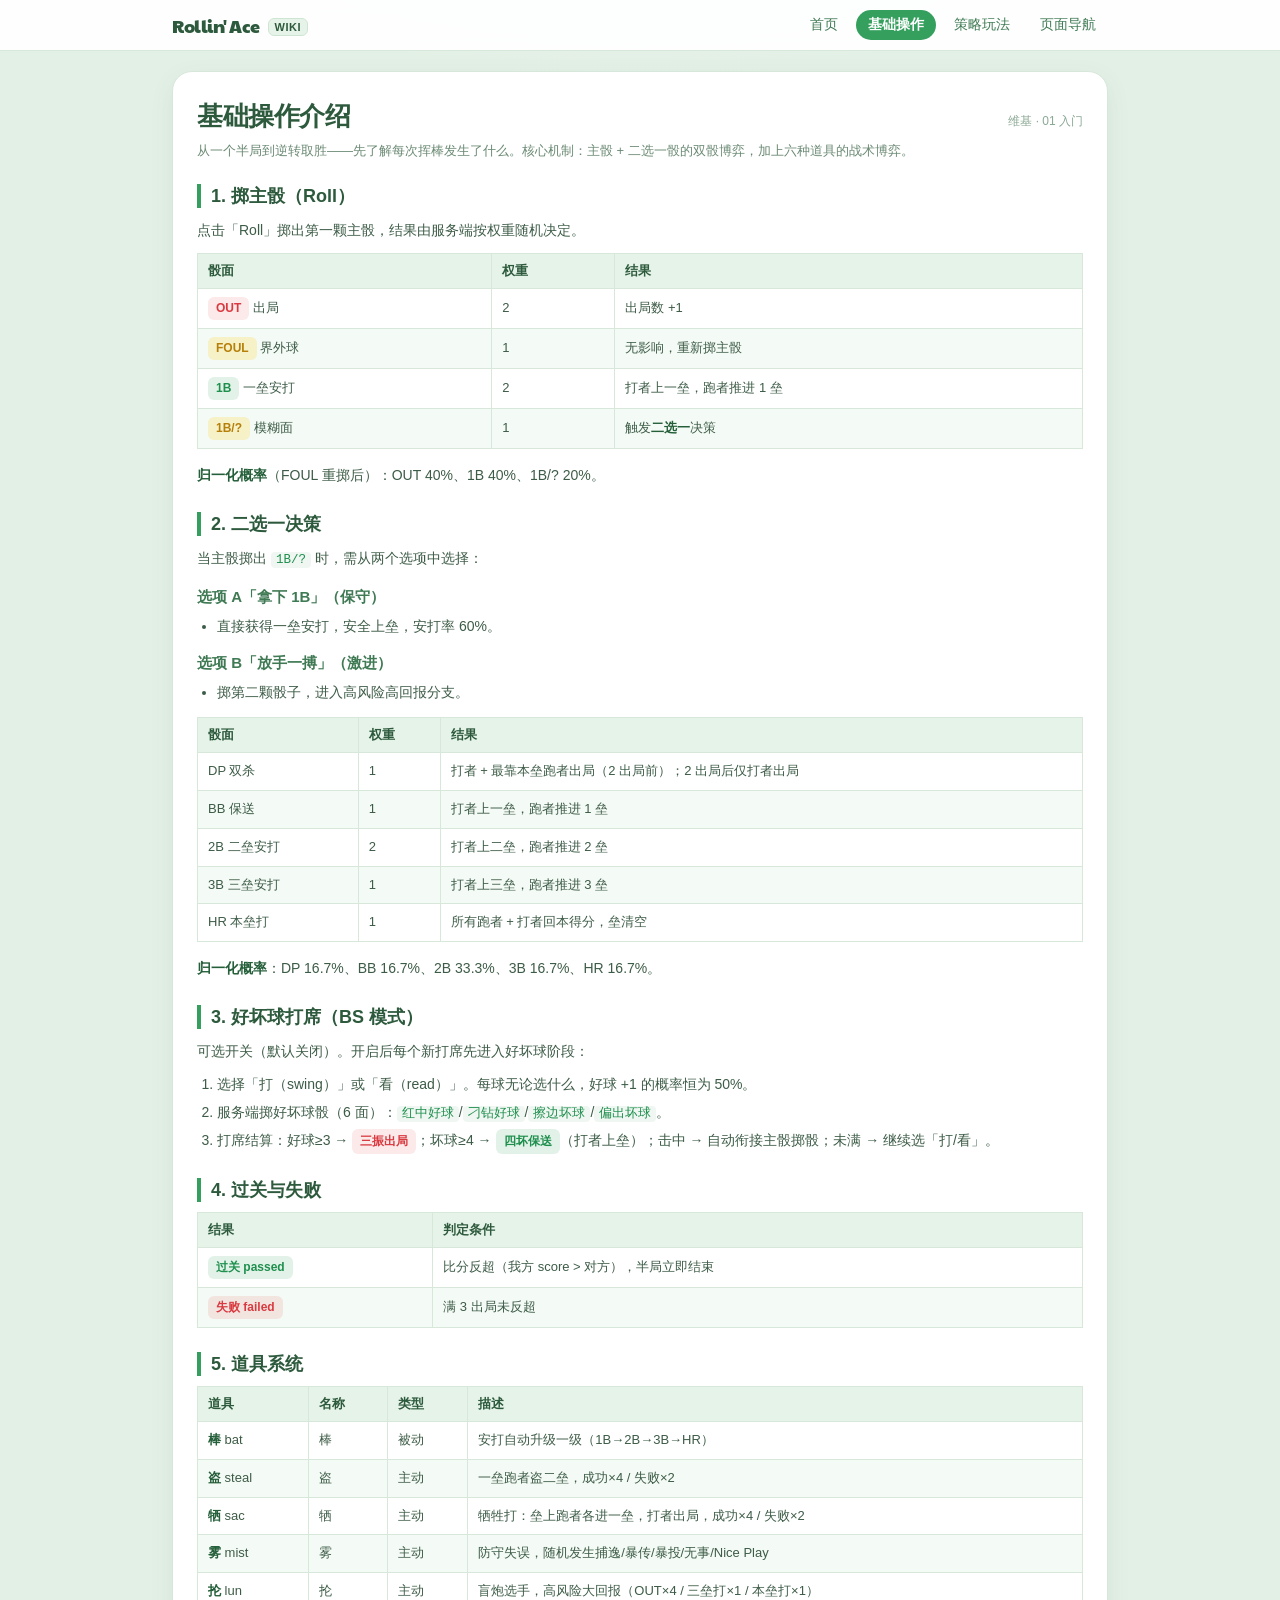
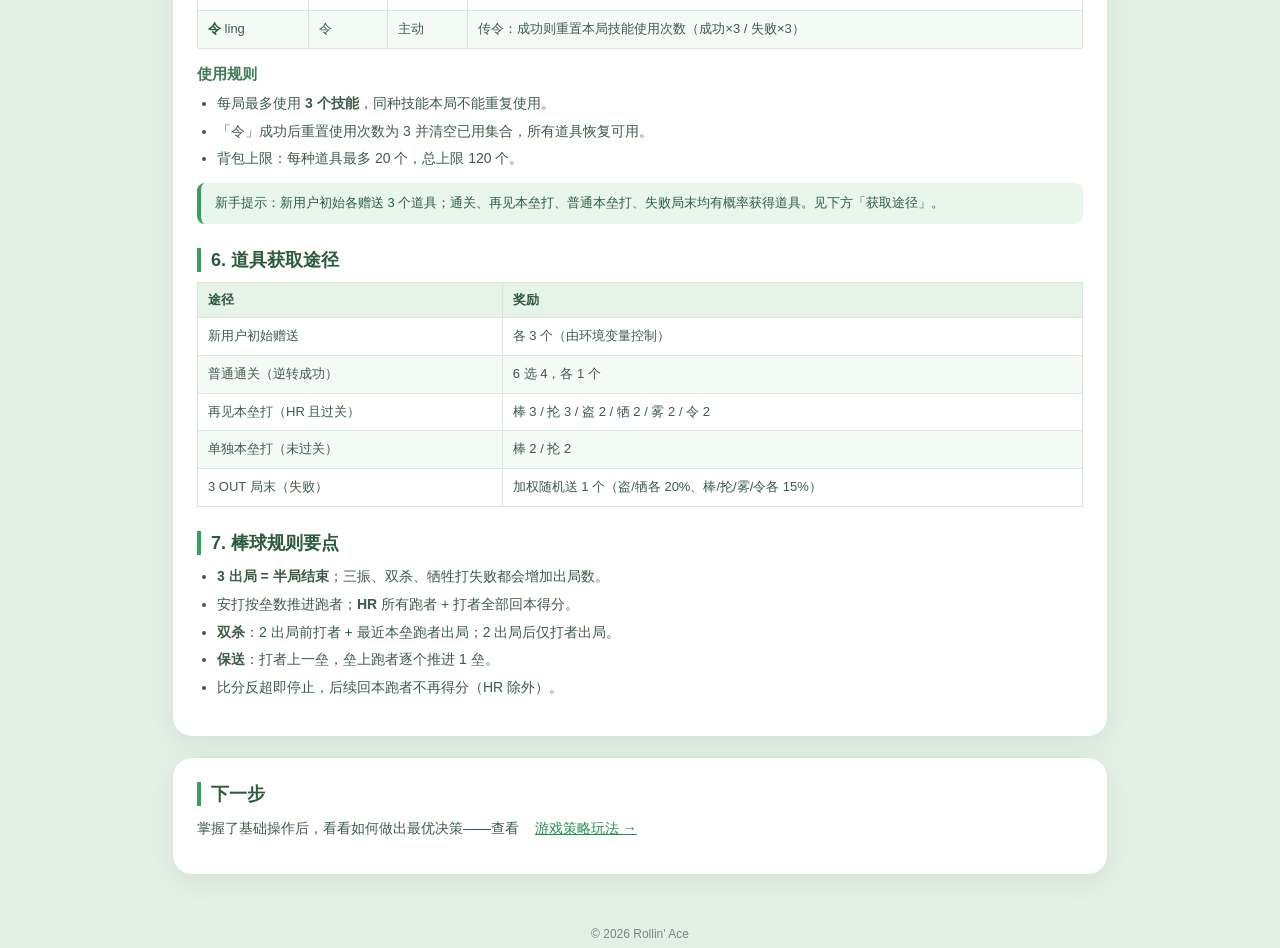
==== basics.html @ c711f36e "feat: 添加 Rollin' Ace Wiki 静态站点 新增基础操作/策略玩法/页面导航三页 + 首页，绿色系主题样式， EdgeOne Pages 部署配置与 run.sh 启动脚本，并附带 " ====
<!DOCTYPE html>
<html lang="zh">
<head>
  <meta charset="UTF-8" />
  <meta name="viewport" content="width=device-width, initial-scale=1.0" />
  <title>基础操作介绍 · Rollin' Ace Wiki</title>
  <link rel="stylesheet" href="css/wiki.css" />
</head>
<body>
  <nav class="wiki-nav">
    <div class="wiki-nav-inner">
      <a class="wiki-logo" href="index.html">Rollin' Ace<span class="sub-logo">WIKI</span></a>
      <div class="wiki-links">
        <a class="wiki-link" href="index.html">首页</a>
        <a class="wiki-link active" href="basics.html">基础操作</a>
        <a class="wiki-link" href="strategy.html">策略玩法</a>
        <a class="wiki-link" href="nav.html">页面导航</a>
      </div>
    </div>
  </nav>

  <div class="wiki-wrap">
    <div class="wiki-card">
      <div class="page-head">
        <h2>基础操作介绍</h2>
        <span class="crumb">维基 · 01 入门</span>
      </div>
      <p class="wiki-sub">从一个半局到逆转取胜——先了解每次挥棒发生了什么。核心机制：主骰 + 二选一骰的双骰博弈，加上六种道具的战术博弈。</p>

      <h3 class="block">1. 掷主骰（Roll）</h3>
      <p class="text">点击「Roll」掷出第一颗主骰，结果由服务端按权重随机决定。</p>
      <div class="table-wrap">
        <table class="wiki-table">
          <thead><tr><th>骰面</th><th>权重</th><th>结果</th></tr></thead>
          <tbody>
            <tr><td><span class="tag red">OUT</span> 出局</td><td>2</td><td>出局数 +1</td></tr>
            <tr><td><span class="tag yellow">FOUL</span> 界外球</td><td>1</td><td>无影响，重新掷主骰</td></tr>
            <tr><td><span class="tag green">1B</span> 一垒安打</td><td>2</td><td>打者上一垒，跑者推进 1 垒</td></tr>
            <tr><td><span class="tag yellow">1B/?</span> 模糊面</td><td>1</td><td>触发<strong>二选一</strong>决策</td></tr>
          </tbody>
        </table>
      </div>
      <p class="text"><strong>归一化概率</strong>（FOUL 重掷后）：OUT 40%、1B 40%、1B/? 20%。</p>

      <h3 class="block">2. 二选一决策</h3>
      <p class="text">当主骰掷出 <code>1B/?</code> 时，需从两个选项中选择：</p>
      <h4 class="sub-h">选项 A「拿下 1B」（保守）</h4>
      <ul class="list">
        <li>直接获得一垒安打，安全上垒，安打率 60%。</li>
      </ul>
      <h4 class="sub-h">选项 B「放手一搏」（激进）</h4>
      <ul class="list">
        <li>掷第二颗骰子，进入高风险高回报分支。</li>
      </ul>
      <div class="table-wrap">
        <table class="wiki-table">
          <thead><tr><th>骰面</th><th>权重</th><th>结果</th></tr></thead>
          <tbody>
            <tr><td>DP 双杀</td><td>1</td><td>打者 + 最靠本垒跑者出局（2 出局前）；2 出局后仅打者出局</td></tr>
            <tr><td>BB 保送</td><td>1</td><td>打者上一垒，跑者推进 1 垒</td></tr>
            <tr><td>2B 二垒安打</td><td>2</td><td>打者上二垒，跑者推进 2 垒</td></tr>
            <tr><td>3B 三垒安打</td><td>1</td><td>打者上三垒，跑者推进 3 垒</td></tr>
            <tr><td>HR 本垒打</td><td>1</td><td>所有跑者 + 打者回本得分，垒清空</td></tr>
          </tbody>
        </table>
      </div>
      <p class="text"><strong>归一化概率</strong>：DP 16.7%、BB 16.7%、2B 33.3%、3B 16.7%、HR 16.7%。</p>

      <h3 class="block">3. 好坏球打席（BS 模式）</h3>
      <p class="text">可选开关（默认关闭）。开启后每个新打席先进入好坏球阶段：</p>
      <ol class="list">
        <li>选择「打（swing）」或「看（read）」。每球无论选什么，好球 +1 的概率恒为 50%。</li>
        <li>服务端掷好坏球骰（6 面）：<code>红中好球</code>/<code>刁钻好球</code>/<code>擦边坏球</code>/<code>偏出坏球</code>。</li>
        <li>打席结算：好球≥3 → <span class="tag red">三振出局</span>；坏球≥4 → <span class="tag green">四坏保送</span>（打者上垒）；击中 → 自动衔接主骰掷骰；未满 → 继续选「打/看」。</li>
      </ol>

      <h3 class="block">4. 过关与失败</h3>
      <div class="table-wrap">
        <table class="wiki-table">
          <thead><tr><th>结果</th><th>判定条件</th></tr></thead>
          <tbody>
            <tr><td><span class="tag green">过关 passed</span></td><td>比分反超（我方 score > 对方），半局立即结束</td></tr>
            <tr><td><span class="tag red">失败 failed</span></td><td>满 3 出局未反超</td></tr>
          </tbody>
        </table>
      </div>

      <h3 class="block">5. 道具系统</h3>
      <div class="table-wrap">
        <table class="wiki-table">
          <thead><tr><th>道具</th><th>名称</th><th>类型</th><th>描述</th></tr></thead>
          <tbody>
            <tr><td><strong>棒</strong> bat</td><td>棒</td><td>被动</td><td>安打自动升级一级（1B→2B→3B→HR）</td></tr>
            <tr><td><strong>盗</strong> steal</td><td>盗</td><td>主动</td><td>一垒跑者盗二垒，成功×4 / 失败×2</td></tr>
            <tr><td><strong>牺</strong> sac</td><td>牺</td><td>主动</td><td>牺牲打：垒上跑者各进一垒，打者出局，成功×4 / 失败×2</td></tr>
            <tr><td><strong>雾</strong> mist</td><td>雾</td><td>主动</td><td>防守失误，随机发生捕逸/暴传/暴投/无事/Nice Play</td></tr>
            <tr><td><strong>抡</strong> lun</td><td>抡</td><td>主动</td><td>盲炮选手，高风险大回报（OUT×4 / 三垒打×1 / 本垒打×1）</td></tr>
            <tr><td><strong>令</strong> ling</td><td>令</td><td>主动</td><td>传令：成功则重置本局技能使用次数（成功×3 / 失败×3）</td></tr>
          </tbody>
        </table>
      </div>
      <h4 class="sub-h">使用规则</h4>
      <ul class="list">
        <li>每局最多使用 <strong>3 个技能</strong>，同种技能本局不能重复使用。</li>
        <li>「令」成功后重置使用次数为 3 并清空已用集合，所有道具恢复可用。</li>
        <li>背包上限：每种道具最多 20 个，总上限 120 个。</li>
      </ul>
      <div class="note tip">新手提示：新用户初始各赠送 3 个道具；通关、再见本垒打、普通本垒打、失败局末均有概率获得道具。见下方「获取途径」。</div>

      <h3 class="block">6. 道具获取途径</h3>
      <div class="table-wrap">
        <table class="wiki-table">
          <thead><tr><th>途径</th><th>奖励</th></tr></thead>
          <tbody>
            <tr><td>新用户初始赠送</td><td>各 3 个（由环境变量控制）</td></tr>
            <tr><td>普通通关（逆转成功）</td><td>6 选 4，各 1 个</td></tr>
            <tr><td>再见本垒打（HR 且过关）</td><td>棒 3 / 抡 3 / 盗 2 / 牺 2 / 雾 2 / 令 2</td></tr>
            <tr><td>单独本垒打（未过关）</td><td>棒 2 / 抡 2</td></tr>
            <tr><td>3 OUT 局末（失败）</td><td>加权随机送 1 个（盗/牺各 20%、棒/抡/雾/令各 15%）</td></tr>
          </tbody>
        </table>
      </div>

      <h3 class="block">7. 棒球规则要点</h3>
      <ul class="list">
        <li><strong>3 出局 = 半局结束</strong>；三振、双杀、牺牲打失败都会增加出局数。</li>
        <li>安打按垒数推进跑者；<strong>HR</strong> 所有跑者 + 打者全部回本得分。</li>
        <li><strong>双杀</strong>：2 出局前打者 + 最近本垒跑者出局；2 出局后仅打者出局。</li>
        <li><strong>保送</strong>：打者上一垒，垒上跑者逐个推进 1 垒。</li>
        <li>比分反超即停止，后续回本跑者不再得分（HR 除外）。</li>
      </ul>
    </div>

    <div class="wiki-card">
      <h3 class="block">下一步</h3>
      <p class="text">掌握了基础操作后，看看如何做出最优决策——查看 <a class="wiki-link" href="strategy.html" style="color:#1f8f4e;text-decoration:underline">游戏策略玩法 →</a></p>
    </div>
  </div>

  <div class="wiki-foot">
    © 2026 Rollin' Ace
  </div>
</body>
</html>
---- css/wiki.css ----
@import url("https://fonts.googleapis.com/css2?family=Bungee&family=Paytone+One&display=swap");

* { box-sizing: border-box; margin: 0; padding: 0; }

html {
  -webkit-text-size-adjust: 100%; text-size-adjust: 100%;
  background: #e9f4eb;
}

body {
  font-family: -apple-system, BlinkMacSystemFont, "Segoe UI", sans-serif;
  background:
    radial-gradient(1200px 600px at 50% -10%, #f4faf5 0%, #e3f0e6 55%);
  min-height: 100vh;
  color: #2f5d3f;
  touch-action: manipulation;
}

/* ---------- 顶部导航 ---------- */
.wiki-nav {
  position: sticky; top: 0; z-index: 100;
  background: rgba(255,255,255,0.92);
  backdrop-filter: blur(6px);
  border-bottom: 1px solid #d7e8da;
}
.wiki-nav-inner {
  max-width: 968px; margin: 0 auto; padding: 10px 16px;
  display: flex; align-items: center; gap: 12px; flex-wrap: wrap;
}
.wiki-logo {
  font-family: "Paytone One", system-ui, sans-serif;
  font-size: 18px; letter-spacing: -0.5px; color: #2d5a3d;
  text-decoration: none; white-space: nowrap;
}
.wiki-logo .sub-logo {
  display: inline-block;
  font-family: -apple-system, BlinkMacSystemFont, "Segoe UI", sans-serif;
  font-size: 11px; font-weight: 700; letter-spacing: 0.5px;
  color: #2d5a3d;
  background: #e6f3e8;
  border: 1px solid #cfe5d4;
  border-radius: 6px;
  padding: 2px 6px;
  margin-left: 8px;
  vertical-align: 2px;
}
.wiki-links { display: flex; gap: 6px; flex-wrap: wrap; margin-left: auto; }
.wiki-link {
  color: #3f7a54; text-decoration: none; font-size: 14px;
  padding: 6px 12px; border-radius: 999px; transition: background .15s, color .15s;
}
.wiki-link:hover { background: #e6f3e8; color: #2d5a3d; }
.wiki-link.active { background: #35a05e; color: #fff; font-weight: 600; }

/* ---------- 内容区 ---------- */
.wiki-wrap { max-width: 968px; margin: 0 auto; padding: 20px 16px 40px; }

.wiki-card {
  background: #ffffff;
  border: 1px solid #d7e8da;
  border-radius: 20px;
  box-shadow: 0 8px 24px rgba(45, 90, 61, 0.08);
  padding: 24px;
  margin-bottom: 20px;
}

.wiki-hero { text-align: center; padding: 42px 24px 34px; }
.wiki-hero h1 {
  font-family: "Paytone One", system-ui, sans-serif;
  font-size: 34px; letter-spacing: -0.5px; color: #255f3a;
  text-shadow: 0 1px 0 rgba(255,255,255,0.8), 1px 2px 0 rgba(45,90,61,0.12);
  margin-bottom: 12px;
}
.wiki-hero .lead { color: #5b8469; font-size: 15px; line-height: 1.7; max-width: 620px; margin: 0 auto; }

/* 首页板块卡片 */
.section-grid { display: grid; grid-template-columns: repeat(auto-fit, minmax(230px, 1fr)); gap: 16px; }
.section-card {
  display: block; text-decoration: none; color: inherit;
  background: #ffffff;
  border: 1px solid #d7e8da;
  border-radius: 18px; padding: 22px;
  box-shadow: 0 8px 24px rgba(45, 90, 61, 0.08);
  transition: transform .12s ease, box-shadow .15s ease;
}
.section-card:hover { transform: translateY(-3px); box-shadow: 0 14px 32px rgba(45, 90, 61, 0.14); }
.section-card .num {
  font-family: "Bungee", system-ui, sans-serif;
  font-size: 14px; color: #2f9e5e; letter-spacing: 1px; margin-bottom: 8px;
}
.section-card h2 { font-size: 20px; color: #2d5a3d; margin-bottom: 8px; }
.section-card p { font-size: 13px; color: #6b8a74; line-height: 1.6; }
.section-card .go { margin-top: 12px; color: #2f9e5e; font-size: 13px; font-weight: 600; }

/* ---------- 内容页 ---------- */
.page-head { display: flex; align-items: baseline; gap: 12px; flex-wrap: wrap; margin-bottom: 8px; }
.page-head h2 { font-family: "Paytone One", system-ui, sans-serif; font-size: 26px; color: #2d5a3d; letter-spacing: -0.5px; }
.page-head .crumb { color: #8aa894; font-size: 12px; margin-left: auto; }
.wiki-sub { color: #6b8a74; font-size: 13px; margin-bottom: 18px; }

h3.block {
  font-size: 18px; color: #2d5a3d; margin: 24px 0 10px;
  padding-left: 10px; border-left: 4px solid #35a05e;
}
h3.block:first-child { margin-top: 0; }
h4.sub-h { font-size: 15px; color: #3f7a54; margin: 16px 0 8px; }

p.text { font-size: 14px; line-height: 1.75; color: #3d5c47; margin-bottom: 10px; }
p.text strong { color: #255f3a; }
ul.list, ol.list { margin: 6px 0 12px 20px; }
ul.list li, ol.list li { font-size: 14px; line-height: 1.7; color: #3d5c47; margin-bottom: 4px; }

/* 表格 */
.table-wrap { overflow-x: auto; margin: 8px 0 14px; }
table.wiki-table { width: 100%; border-collapse: collapse; font-size: 13px; min-width: 520px; }
.wiki-table th {
  background: #e6f3e8; color: #2d5a3d; font-weight: 600;
  padding: 8px 10px; text-align: left; border: 1px solid #d7e8da;
  white-space: nowrap;
}
.wiki-table td {
  padding: 8px 10px; border: 1px solid #d7e8da;
  color: #3d5c47; line-height: 1.6;
}
.wiki-table tr:nth-child(even) td { background: #f4faf5; }
.wiki-table td strong, .wiki-table td b { color: #255f3a; }
.tag {
  display: inline-block; padding: 2px 8px; border-radius: 6px; font-size: 12px; font-weight: 600;
}
/* 与 ../rollin-ace 首页入口按钮配色统一：播=红 #e5484d / 报=绿 #4caf6e / 战=黄 #ffd23f（浅色底微调加深保证可读） */
.tag.green { background: rgba(76,175,110,0.16); color: #1f8f4e; }
.tag.red { background: rgba(229,72,77,0.12); color: #d93a40; }
.tag.yellow { background: rgba(255,210,63,0.25); color: #b57f0a; }
.tag.neutral { background: rgba(90,110,98,0.12); color: #4a5f52; }

/* 提示块 */
.note {
  background: #fff8e1; border-left: 4px solid #e0b64a;
  padding: 10px 14px; border-radius: 8px; font-size: 13px; color: #7a6426; line-height: 1.6; margin: 8px 0 14px;
}
.tip { background: #e9f6ec; border-left: 4px solid #35a05e; color: #2f5d3f; }
.danger { background: #fdeeee; border-left: 4px solid #e5484d; color: #a03036; }

/* 代码/路径 */
.path {
  background: #f0f7f2; border: 1px solid #d7e8da;
  border-radius: 6px; padding: 1px 7px; font-family: ui-monospace, SFMono-Regular, Menlo, monospace;
  font-size: 12.5px; color: #1f8f4e; white-space: nowrap;
}
a.path {
  display: inline-block; text-decoration: none; color: #1f8f4e;
  transition: background .15s, color .15s, transform .12s;
}
a.path:hover { background: #e0f2e5; color: #176b3c; cursor: pointer; text-decoration: underline; }
a.path:active { transform: scale(0.97); }
code { background: #f0f7f2; padding: 1px 5px; border-radius: 4px; font-size: 12.5px; color: #1f8f4e; }

/* 决策树/流程块 */
.pre-tree {
  background: #f7fbf8; border: 1px solid #d7e8da; border-radius: 10px;
  padding: 14px 16px; overflow-x: auto; font-family: ui-monospace, SFMono-Regular, Menlo, monospace;
  font-size: 12.5px; line-height: 1.8; color: #2d5a3d; white-space: pre; margin: 8px 0 14px;
}

/* 底部 */
.wiki-foot { text-align: center; color: #6b8a74; font-size: 12px; padding: 12px 0 8px; margin-top: -20px; }
.wiki-foot a { color: #2f9e5e; text-decoration: none; }

/* 返回顶部 */
.to-top {
  position: fixed; right: 16px; bottom: 16px; z-index: 90;
  width: 40px; height: 40px; border-radius: 50%; border: none; cursor: pointer;
  background: rgba(47,158,94,0.92); color: #fff; font-size: 18px;
  box-shadow: 0 6px 18px rgba(45,90,61,0.2); display: none;
}
.to-top.show { display: block; }
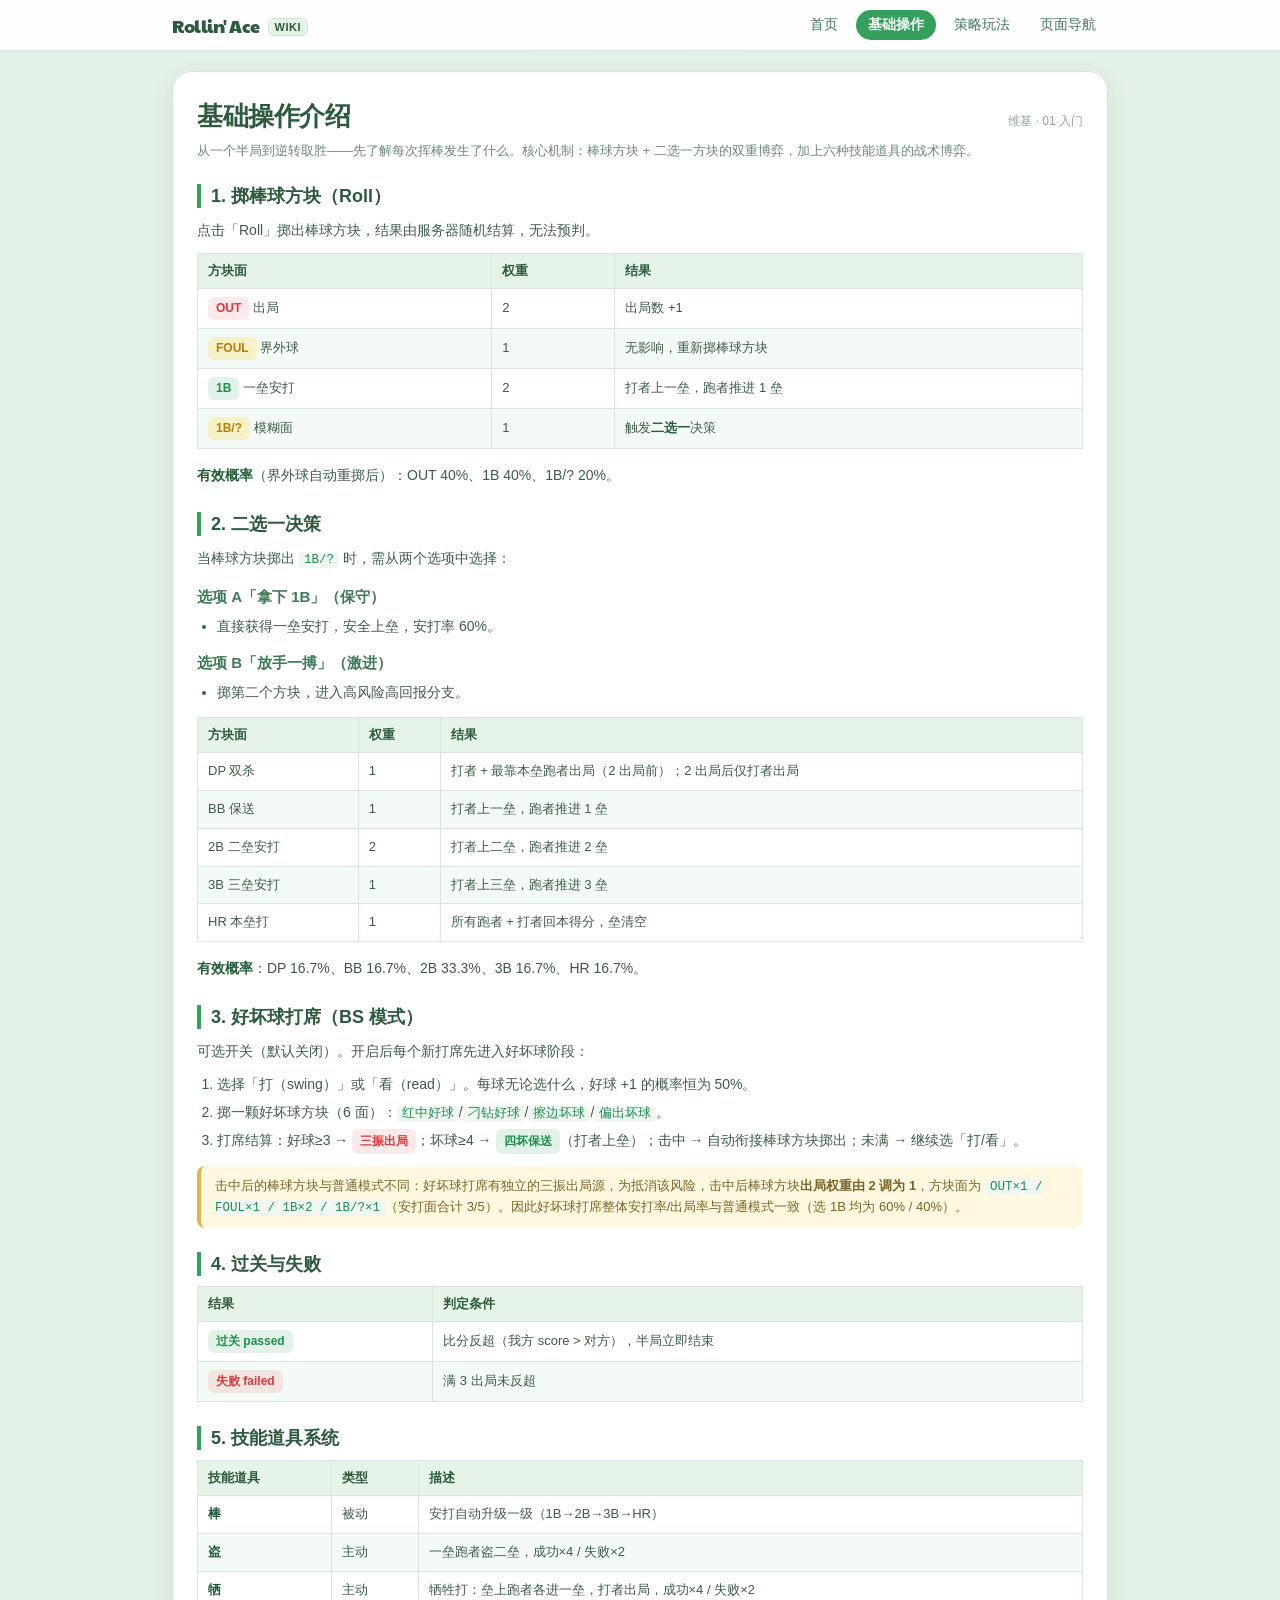
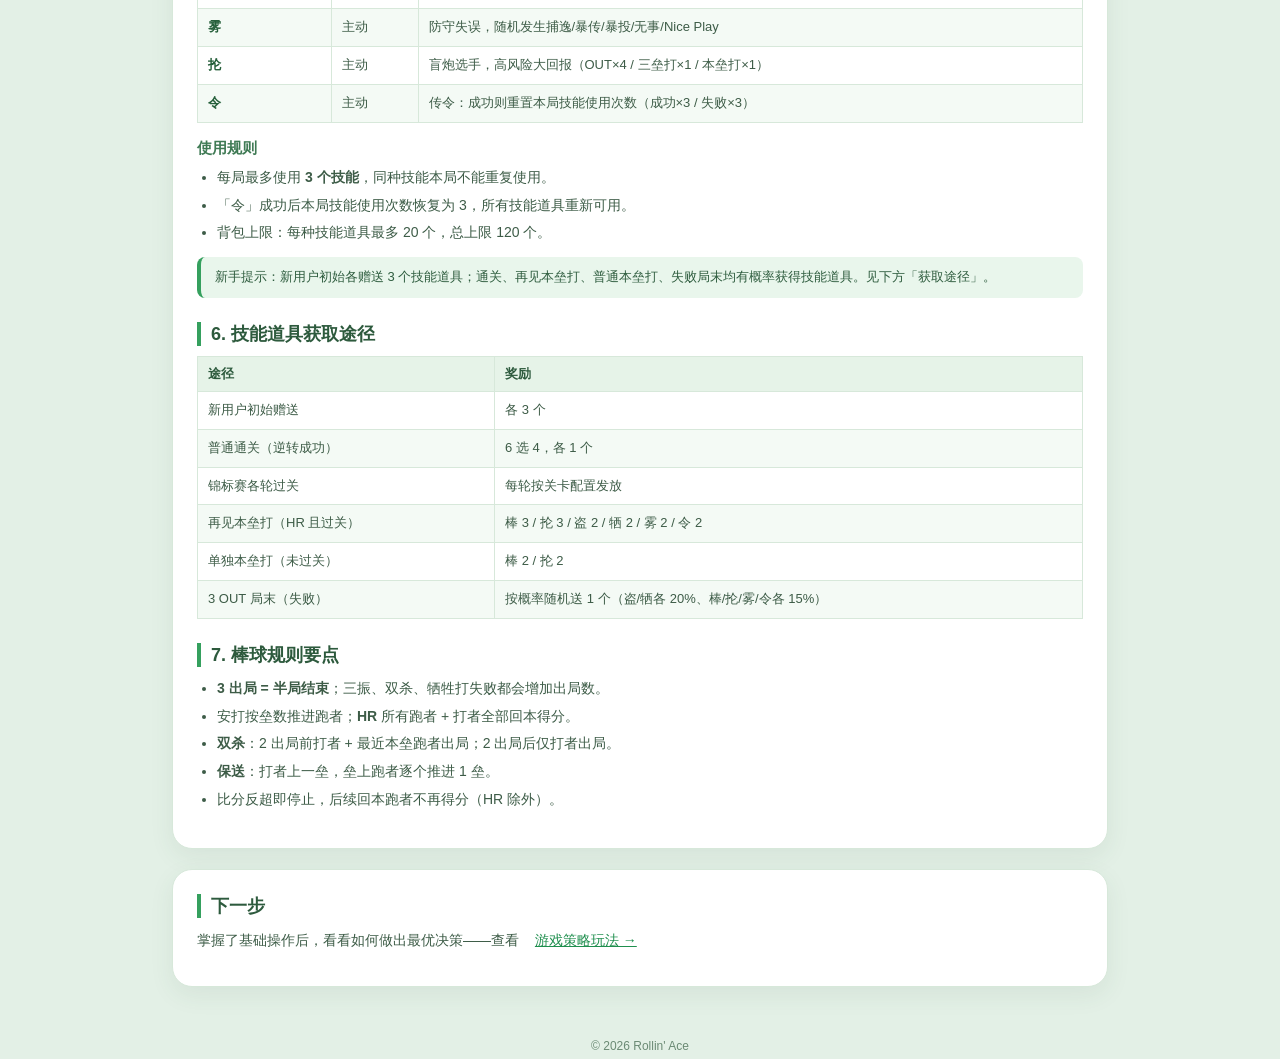
==== commit 938ed88c: "docs: 优化 Wiki 文案并统一「方块」术语 去掉骰/骰子等易被误认为赌博的用语，统一为棒球方块；清理开发向文案（服务端、归一化、内部 id 等），对齐游戏实际入口与配色。" ====
--- a/basics.html
+++ b/basics.html
@@ -25,36 +25,36 @@
         <h2>基础操作介绍</h2>
         <span class="crumb">维基 · 01 入门</span>
       </div>
-      <p class="wiki-sub">从一个半局到逆转取胜——先了解每次挥棒发生了什么。核心机制：主骰 + 二选一骰的双骰博弈，加上六种道具的战术博弈。</p>
+      <p class="wiki-sub">从一个半局到逆转取胜——先了解每次挥棒发生了什么。核心机制：棒球方块 + 二选一方块的双重博弈，加上六种技能道具的战术博弈。</p>
 
-      <h3 class="block">1. 掷主骰（Roll）</h3>
-      <p class="text">点击「Roll」掷出第一颗主骰，结果由服务端按权重随机决定。</p>
+      <h3 class="block">1. 掷棒球方块（Roll）</h3>
+      <p class="text">点击「Roll」掷出棒球方块，结果由服务器随机结算，无法预判。</p>
       <div class="table-wrap">
         <table class="wiki-table">
-          <thead><tr><th>骰面</th><th>权重</th><th>结果</th></tr></thead>
+          <thead><tr><th>方块面</th><th>权重</th><th>结果</th></tr></thead>
           <tbody>
             <tr><td><span class="tag red">OUT</span> 出局</td><td>2</td><td>出局数 +1</td></tr>
-            <tr><td><span class="tag yellow">FOUL</span> 界外球</td><td>1</td><td>无影响，重新掷主骰</td></tr>
+            <tr><td><span class="tag yellow">FOUL</span> 界外球</td><td>1</td><td>无影响，重新掷棒球方块</td></tr>
             <tr><td><span class="tag green">1B</span> 一垒安打</td><td>2</td><td>打者上一垒，跑者推进 1 垒</td></tr>
             <tr><td><span class="tag yellow">1B/?</span> 模糊面</td><td>1</td><td>触发<strong>二选一</strong>决策</td></tr>
           </tbody>
         </table>
       </div>
-      <p class="text"><strong>归一化概率</strong>（FOUL 重掷后）：OUT 40%、1B 40%、1B/? 20%。</p>
+      <p class="text"><strong>有效概率</strong>（界外球自动重掷后）：OUT 40%、1B 40%、1B/? 20%。</p>
 
       <h3 class="block">2. 二选一决策</h3>
-      <p class="text">当主骰掷出 <code>1B/?</code> 时，需从两个选项中选择：</p>
+      <p class="text">当棒球方块掷出 <code>1B/?</code> 时，需从两个选项中选择：</p>
       <h4 class="sub-h">选项 A「拿下 1B」（保守）</h4>
       <ul class="list">
         <li>直接获得一垒安打，安全上垒，安打率 60%。</li>
       </ul>
       <h4 class="sub-h">选项 B「放手一搏」（激进）</h4>
       <ul class="list">
-        <li>掷第二颗骰子，进入高风险高回报分支。</li>
+        <li>掷第二个方块，进入高风险高回报分支。</li>
       </ul>
       <div class="table-wrap">
         <table class="wiki-table">
-          <thead><tr><th>骰面</th><th>权重</th><th>结果</th></tr></thead>
+          <thead><tr><th>方块面</th><th>权重</th><th>结果</th></tr></thead>
           <tbody>
             <tr><td>DP 双杀</td><td>1</td><td>打者 + 最靠本垒跑者出局（2 出局前）；2 出局后仅打者出局</td></tr>
             <tr><td>BB 保送</td><td>1</td><td>打者上一垒，跑者推进 1 垒</td></tr>
@@ -64,15 +64,16 @@
           </tbody>
         </table>
       </div>
-      <p class="text"><strong>归一化概率</strong>：DP 16.7%、BB 16.7%、2B 33.3%、3B 16.7%、HR 16.7%。</p>
+      <p class="text"><strong>有效概率</strong>：DP 16.7%、BB 16.7%、2B 33.3%、3B 16.7%、HR 16.7%。</p>
 
       <h3 class="block">3. 好坏球打席（BS 模式）</h3>
       <p class="text">可选开关（默认关闭）。开启后每个新打席先进入好坏球阶段：</p>
       <ol class="list">
         <li>选择「打（swing）」或「看（read）」。每球无论选什么，好球 +1 的概率恒为 50%。</li>
-        <li>服务端掷好坏球骰（6 面）：<code>红中好球</code>/<code>刁钻好球</code>/<code>擦边坏球</code>/<code>偏出坏球</code>。</li>
-        <li>打席结算：好球≥3 → <span class="tag red">三振出局</span>；坏球≥4 → <span class="tag green">四坏保送</span>（打者上垒）；击中 → 自动衔接主骰掷骰；未满 → 继续选「打/看」。</li>
+        <li>掷一颗好坏球方块（6 面）：<code>红中好球</code>/<code>刁钻好球</code>/<code>擦边坏球</code>/<code>偏出坏球</code>。</li>
+        <li>打席结算：好球≥3 → <span class="tag red">三振出局</span>；坏球≥4 → <span class="tag green">四坏保送</span>（打者上垒）；击中 → 自动衔接棒球方块掷出；未满 → 继续选「打/看」。</li>
       </ol>
+      <div class="note">击中后的棒球方块与普通模式不同：好坏球打席有独立的三振出局源，为抵消该风险，击中后棒球方块<strong>出局权重由 2 调为 1</strong>，方块面为 <code>OUT×1 / FOUL×1 / 1B×2 / 1B/?×1</code>（安打面合计 3/5）。因此好坏球打席整体安打率/出局率与普通模式一致（选 1B 均为 60% / 40%）。</div>
 
       <h3 class="block">4. 过关与失败</h3>
       <div class="table-wrap">
@@ -85,38 +86,39 @@
         </table>
       </div>
 
-      <h3 class="block">5. 道具系统</h3>
+      <h3 class="block">5. 技能道具系统</h3>
       <div class="table-wrap">
         <table class="wiki-table">
-          <thead><tr><th>道具</th><th>名称</th><th>类型</th><th>描述</th></tr></thead>
+          <thead><tr><th>技能道具</th><th>类型</th><th>描述</th></tr></thead>
           <tbody>
-            <tr><td><strong>棒</strong> bat</td><td>棒</td><td>被动</td><td>安打自动升级一级（1B→2B→3B→HR）</td></tr>
-            <tr><td><strong>盗</strong> steal</td><td>盗</td><td>主动</td><td>一垒跑者盗二垒，成功×4 / 失败×2</td></tr>
-            <tr><td><strong>牺</strong> sac</td><td>牺</td><td>主动</td><td>牺牲打：垒上跑者各进一垒，打者出局，成功×4 / 失败×2</td></tr>
-            <tr><td><strong>雾</strong> mist</td><td>雾</td><td>主动</td><td>防守失误，随机发生捕逸/暴传/暴投/无事/Nice Play</td></tr>
-            <tr><td><strong>抡</strong> lun</td><td>抡</td><td>主动</td><td>盲炮选手，高风险大回报（OUT×4 / 三垒打×1 / 本垒打×1）</td></tr>
-            <tr><td><strong>令</strong> ling</td><td>令</td><td>主动</td><td>传令：成功则重置本局技能使用次数（成功×3 / 失败×3）</td></tr>
+            <tr><td><strong>棒</strong></td><td>被动</td><td>安打自动升级一级（1B→2B→3B→HR）</td></tr>
+            <tr><td><strong>盗</strong></td><td>主动</td><td>一垒跑者盗二垒，成功×4 / 失败×2</td></tr>
+            <tr><td><strong>牺</strong></td><td>主动</td><td>牺牲打：垒上跑者各进一垒，打者出局，成功×4 / 失败×2</td></tr>
+            <tr><td><strong>雾</strong></td><td>主动</td><td>防守失误，随机发生捕逸/暴传/暴投/无事/Nice Play</td></tr>
+            <tr><td><strong>抡</strong></td><td>主动</td><td>盲炮选手，高风险大回报（OUT×4 / 三垒打×1 / 本垒打×1）</td></tr>
+            <tr><td><strong>令</strong></td><td>主动</td><td>传令：成功则重置本局技能使用次数（成功×3 / 失败×3）</td></tr>
           </tbody>
         </table>
       </div>
       <h4 class="sub-h">使用规则</h4>
       <ul class="list">
         <li>每局最多使用 <strong>3 个技能</strong>，同种技能本局不能重复使用。</li>
-        <li>「令」成功后重置使用次数为 3 并清空已用集合，所有道具恢复可用。</li>
-        <li>背包上限：每种道具最多 20 个，总上限 120 个。</li>
+        <li>「令」成功后本局技能使用次数恢复为 3，所有技能道具重新可用。</li>
+        <li>背包上限：每种技能道具最多 20 个，总上限 120 个。</li>
       </ul>
-      <div class="note tip">新手提示：新用户初始各赠送 3 个道具；通关、再见本垒打、普通本垒打、失败局末均有概率获得道具。见下方「获取途径」。</div>
+      <div class="note tip">新手提示：新用户初始各赠送 3 个技能道具；通关、再见本垒打、普通本垒打、失败局末均有概率获得技能道具。见下方「获取途径」。</div>
 
-      <h3 class="block">6. 道具获取途径</h3>
+      <h3 class="block">6. 技能道具获取途径</h3>
       <div class="table-wrap">
         <table class="wiki-table">
           <thead><tr><th>途径</th><th>奖励</th></tr></thead>
           <tbody>
-            <tr><td>新用户初始赠送</td><td>各 3 个（由环境变量控制）</td></tr>
+            <tr><td>新用户初始赠送</td><td>各 3 个</td></tr>
             <tr><td>普通通关（逆转成功）</td><td>6 选 4，各 1 个</td></tr>
+            <tr><td>锦标赛各轮过关</td><td>每轮按关卡配置发放</td></tr>
             <tr><td>再见本垒打（HR 且过关）</td><td>棒 3 / 抡 3 / 盗 2 / 牺 2 / 雾 2 / 令 2</td></tr>
             <tr><td>单独本垒打（未过关）</td><td>棒 2 / 抡 2</td></tr>
-            <tr><td>3 OUT 局末（失败）</td><td>加权随机送 1 个（盗/牺各 20%、棒/抡/雾/令各 15%）</td></tr>
+            <tr><td>3 OUT 局末（失败）</td><td>按概率随机送 1 个（盗/牺各 20%、棒/抡/雾/令各 15%）</td></tr>
           </tbody>
         </table>
       </div>
--- a/css/wiki.css
+++ b/css/wiki.css
@@ -147,12 +147,17 @@
   border-radius: 6px; padding: 1px 7px; font-family: ui-monospace, SFMono-Regular, Menlo, monospace;
   font-size: 12.5px; color: #1f8f4e; white-space: nowrap;
 }
-a.path {
-  display: inline-block; text-decoration: none; color: #1f8f4e;
-  transition: background .15s, color .15s, transform .12s;
+a.path { display: inline-block; text-decoration: none; color: #1f8f4e; }
+a.path:hover { color: #176b3c; text-decoration: underline; }
+/* 访问按钮（导航表） */
+.btn {
+  display: inline-block; padding: 4px 14px; border-radius: 8px;
+  background: #1f8f4e; color: #fff; font-size: 13px; font-weight: 600;
+  text-decoration: none; white-space: nowrap;
+  transition: background .15s, transform .12s;
 }
-a.path:hover { background: #e0f2e5; color: #176b3c; cursor: pointer; text-decoration: underline; }
-a.path:active { transform: scale(0.97); }
+.btn:hover { background: #187a42; }
+.btn:active { transform: scale(0.97); }
 code { background: #f0f7f2; padding: 1px 5px; border-radius: 4px; font-size: 12.5px; color: #1f8f4e; }
 
 /* 决策树/流程块 */
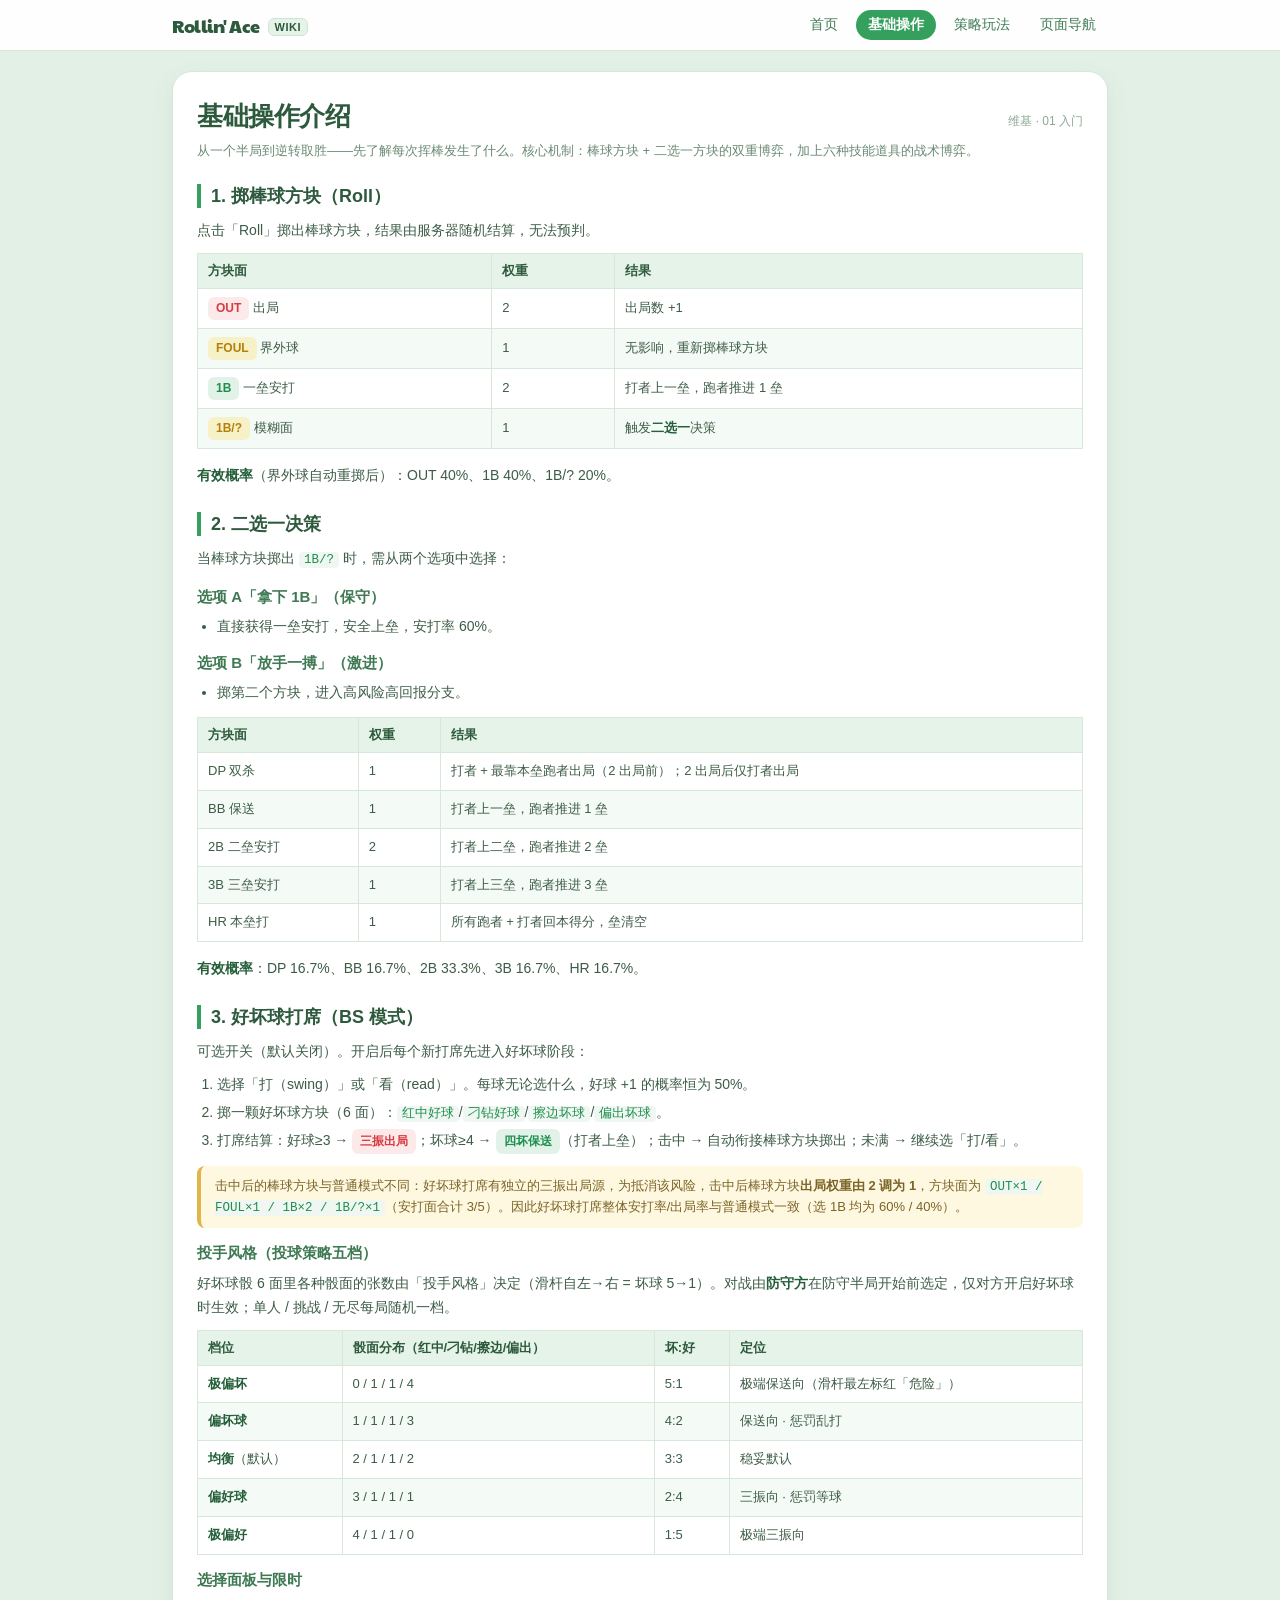
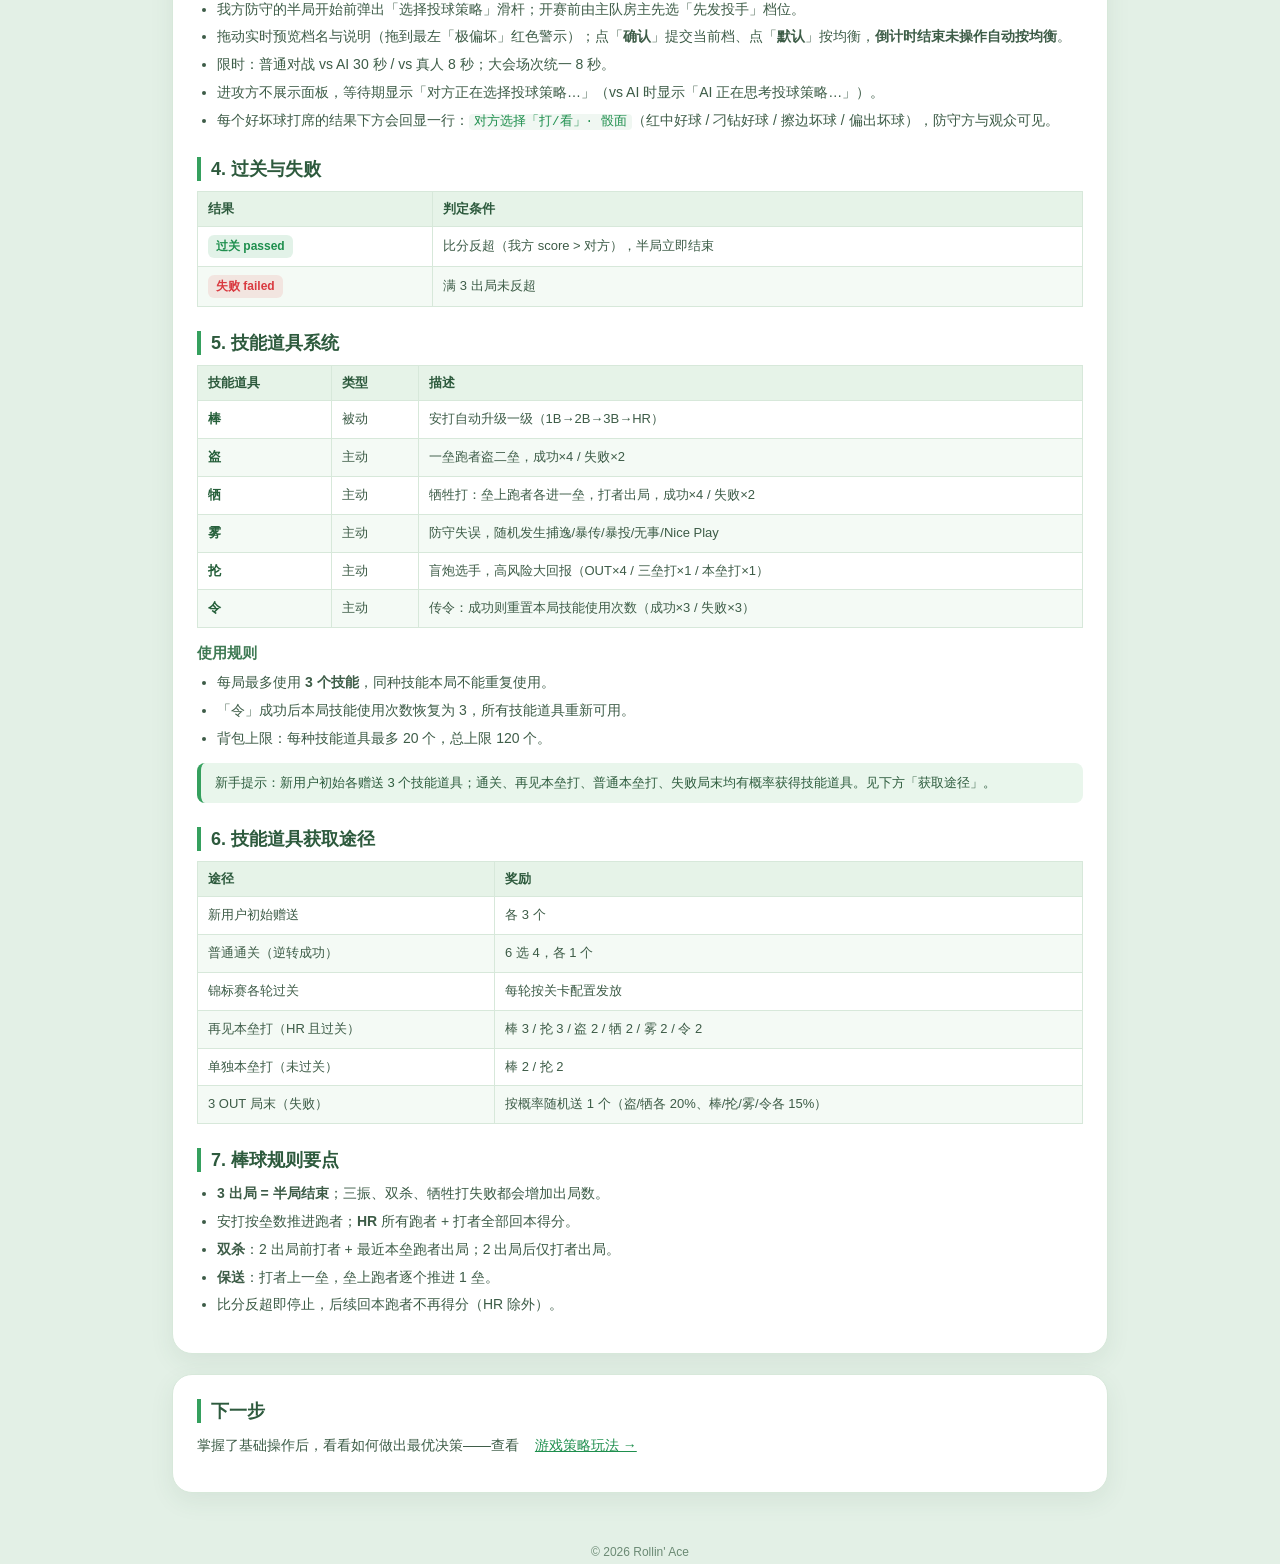
==== commit d36e8332: "docs(wiki): 更新好坏球策略玩法——skills 与页面同步——新增投手风格五档(极偏坏→极偏好)骰面分布表、防守选档/限时/确认交互、对战与单人差异、结果回显「对方选择打/看·骰面」、AI" ====
--- a/basics.html
+++ b/basics.html
@@ -75,6 +75,29 @@
       </ol>
       <div class="note">击中后的棒球方块与普通模式不同：好坏球打席有独立的三振出局源，为抵消该风险，击中后棒球方块<strong>出局权重由 2 调为 1</strong>，方块面为 <code>OUT×1 / FOUL×1 / 1B×2 / 1B/?×1</code>（安打面合计 3/5）。因此好坏球打席整体安打率/出局率与普通模式一致（选 1B 均为 60% / 40%）。</div>
 
+      <h4 class="sub-h">投手风格（投球策略五档）</h4>
+      <p class="text">好坏球骰 6 面里各种骰面的张数由「投手风格」决定（滑杆自左→右 = 坏球 5→1）。对战由<strong>防守方</strong>在防守半局开始前选定，仅对方开启好坏球时生效；单人 / 挑战 / 无尽每局随机一档。</p>
+      <div class="table-wrap">
+        <table class="wiki-table">
+          <thead><tr><th>档位</th><th>骰面分布（红中/刁钻/擦边/偏出）</th><th>坏:好</th><th>定位</th></tr></thead>
+          <tbody>
+            <tr><td><strong>极偏坏</strong></td><td>0 / 1 / 1 / 4</td><td>5:1</td><td>极端保送向（滑杆最左标红「危险」）</td></tr>
+            <tr><td><strong>偏坏球</strong></td><td>1 / 1 / 1 / 3</td><td>4:2</td><td>保送向 · 惩罚乱打</td></tr>
+            <tr><td><strong>均衡</strong>（默认）</td><td>2 / 1 / 1 / 2</td><td>3:3</td><td>稳妥默认</td></tr>
+            <tr><td><strong>偏好球</strong></td><td>3 / 1 / 1 / 1</td><td>2:4</td><td>三振向 · 惩罚等球</td></tr>
+            <tr><td><strong>极偏好</strong></td><td>4 / 1 / 1 / 0</td><td>1:5</td><td>极端三振向</td></tr>
+          </tbody>
+        </table>
+      </div>
+      <h4 class="sub-h">选择面板与限时</h4>
+      <ul class="list">
+        <li>我方防守的半局开始前弹出「选择投球策略」滑杆；开赛前由主队房主先选「先发投手」档位。</li>
+        <li>拖动实时预览档名与说明（拖到最左「极偏坏」红色警示）；点「<strong>确认</strong>」提交当前档、点「<strong>默认</strong>」按均衡，<strong>倒计时结束未操作自动按均衡</strong>。</li>
+        <li>限时：普通对战 vs AI 30 秒 / vs 真人 8 秒；大会场次统一 8 秒。</li>
+        <li>进攻方不展示面板，等待期显示「对方正在选择投球策略…」（vs AI 时显示「AI 正在思考投球策略…」）。</li>
+        <li>每个好坏球打席的结果下方会回显一行：<code>对方选择「打/看」· 骰面</code>（红中好球 / 刁钻好球 / 擦边坏球 / 偏出坏球），防守方与观众可见。</li>
+      </ul>
+
       <h3 class="block">4. 过关与失败</h3>
       <div class="table-wrap">
         <table class="wiki-table">
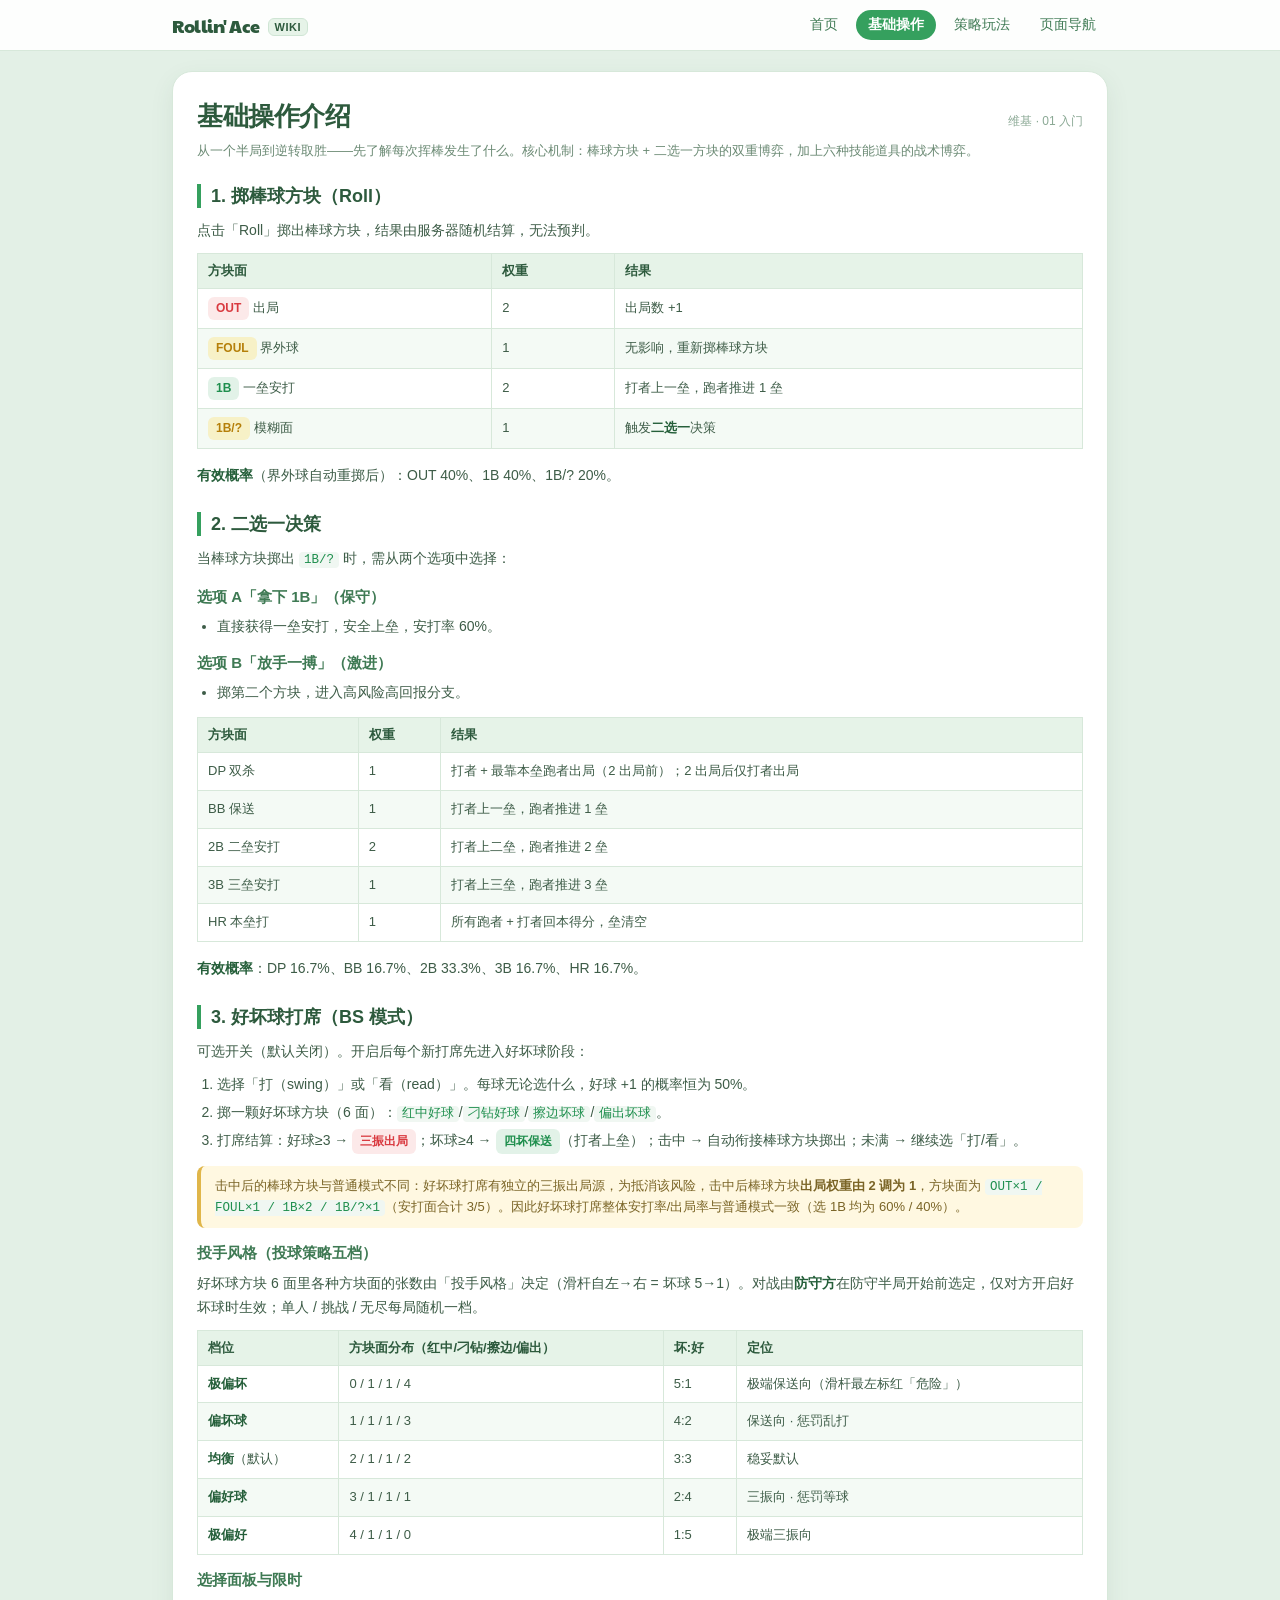
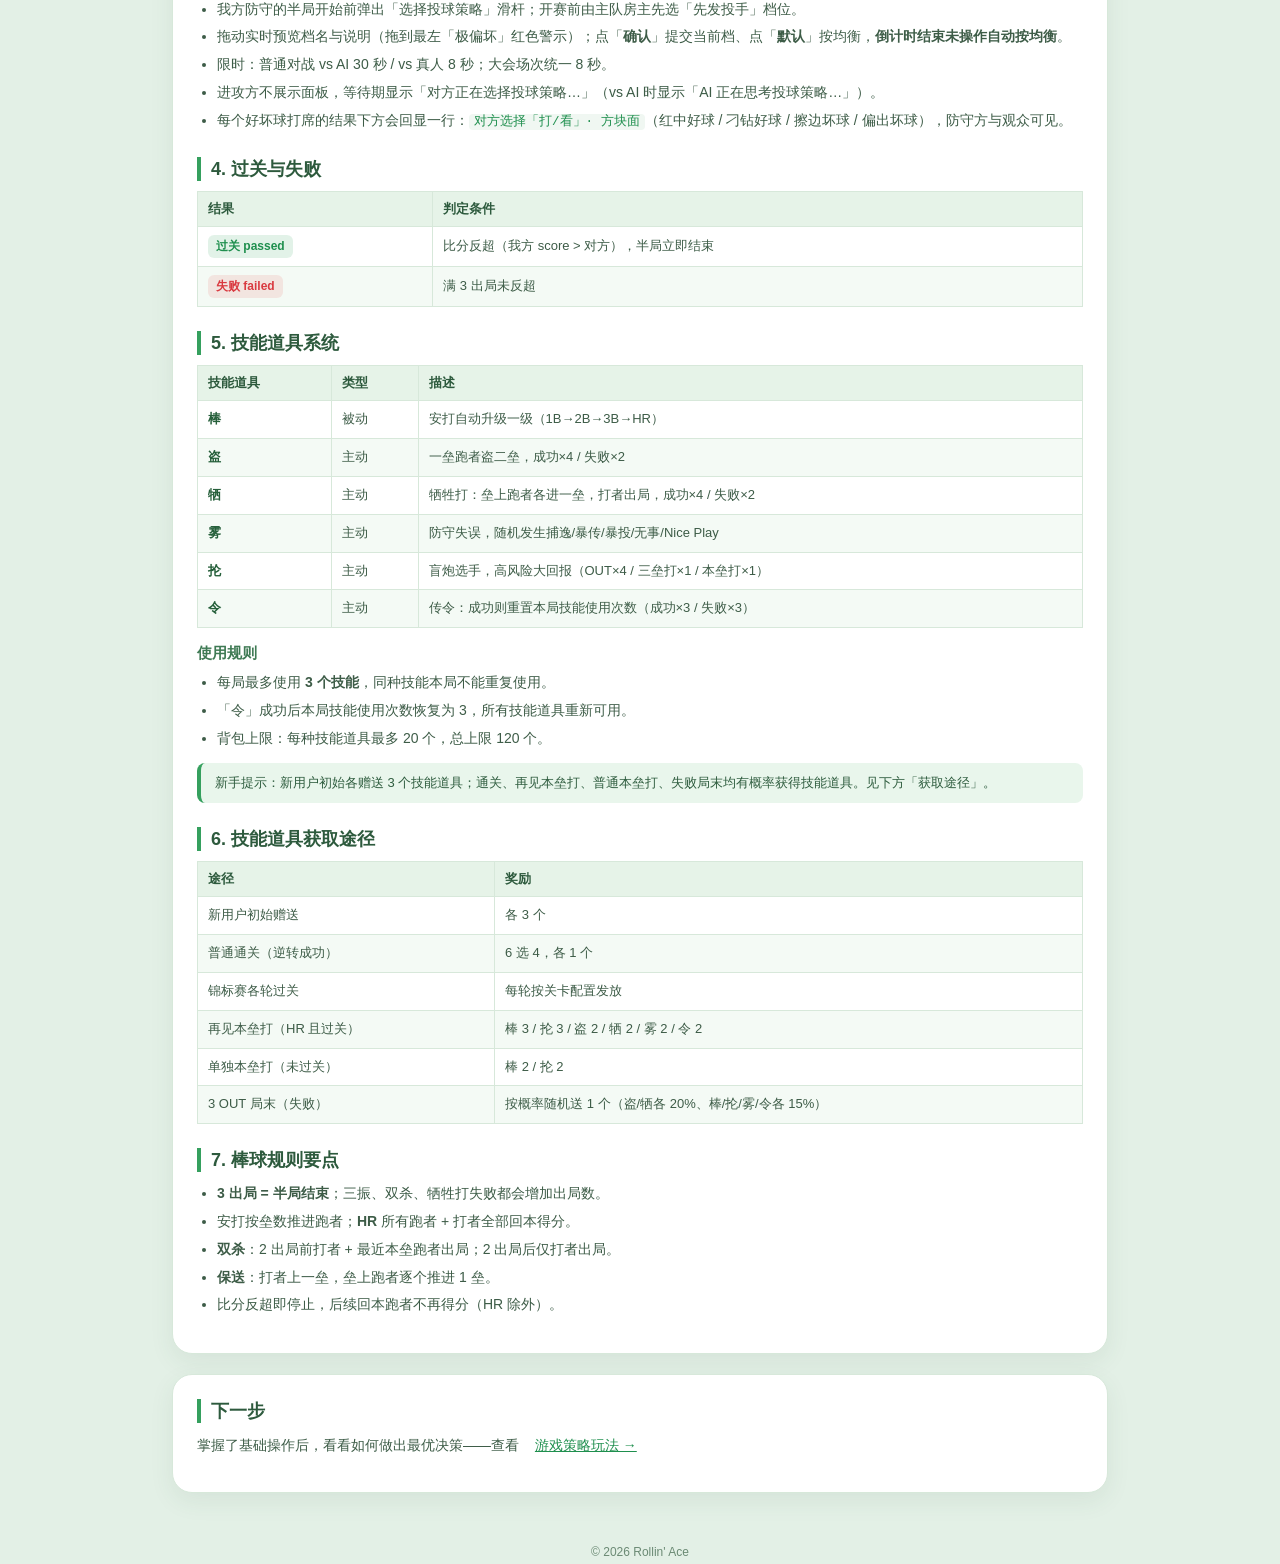
==== commit b86a07ce: "docs(wiki): 对外文案去骰字化——骰子/主骰/好坏球骰/骰面/掷骰 统一改为棒球方块/主方块/好坏球方块/方块面/掷方块" ====
--- a/basics.html
+++ b/basics.html
@@ -76,10 +76,10 @@
       <div class="note">击中后的棒球方块与普通模式不同：好坏球打席有独立的三振出局源，为抵消该风险，击中后棒球方块<strong>出局权重由 2 调为 1</strong>，方块面为 <code>OUT×1 / FOUL×1 / 1B×2 / 1B/?×1</code>（安打面合计 3/5）。因此好坏球打席整体安打率/出局率与普通模式一致（选 1B 均为 60% / 40%）。</div>
 
       <h4 class="sub-h">投手风格（投球策略五档）</h4>
-      <p class="text">好坏球骰 6 面里各种骰面的张数由「投手风格」决定（滑杆自左→右 = 坏球 5→1）。对战由<strong>防守方</strong>在防守半局开始前选定，仅对方开启好坏球时生效；单人 / 挑战 / 无尽每局随机一档。</p>
+      <p class="text">好坏球方块 6 面里各种方块面的张数由「投手风格」决定（滑杆自左→右 = 坏球 5→1）。对战由<strong>防守方</strong>在防守半局开始前选定，仅对方开启好坏球时生效；单人 / 挑战 / 无尽每局随机一档。</p>
       <div class="table-wrap">
         <table class="wiki-table">
-          <thead><tr><th>档位</th><th>骰面分布（红中/刁钻/擦边/偏出）</th><th>坏:好</th><th>定位</th></tr></thead>
+          <thead><tr><th>档位</th><th>方块面分布（红中/刁钻/擦边/偏出）</th><th>坏:好</th><th>定位</th></tr></thead>
           <tbody>
             <tr><td><strong>极偏坏</strong></td><td>0 / 1 / 1 / 4</td><td>5:1</td><td>极端保送向（滑杆最左标红「危险」）</td></tr>
             <tr><td><strong>偏坏球</strong></td><td>1 / 1 / 1 / 3</td><td>4:2</td><td>保送向 · 惩罚乱打</td></tr>
@@ -95,7 +95,7 @@
         <li>拖动实时预览档名与说明（拖到最左「极偏坏」红色警示）；点「<strong>确认</strong>」提交当前档、点「<strong>默认</strong>」按均衡，<strong>倒计时结束未操作自动按均衡</strong>。</li>
         <li>限时：普通对战 vs AI 30 秒 / vs 真人 8 秒；大会场次统一 8 秒。</li>
         <li>进攻方不展示面板，等待期显示「对方正在选择投球策略…」（vs AI 时显示「AI 正在思考投球策略…」）。</li>
-        <li>每个好坏球打席的结果下方会回显一行：<code>对方选择「打/看」· 骰面</code>（红中好球 / 刁钻好球 / 擦边坏球 / 偏出坏球），防守方与观众可见。</li>
+        <li>每个好坏球打席的结果下方会回显一行：<code>对方选择「打/看」· 方块面</code>（红中好球 / 刁钻好球 / 擦边坏球 / 偏出坏球），防守方与观众可见。</li>
       </ul>
 
       <h3 class="block">4. 过关与失败</h3>
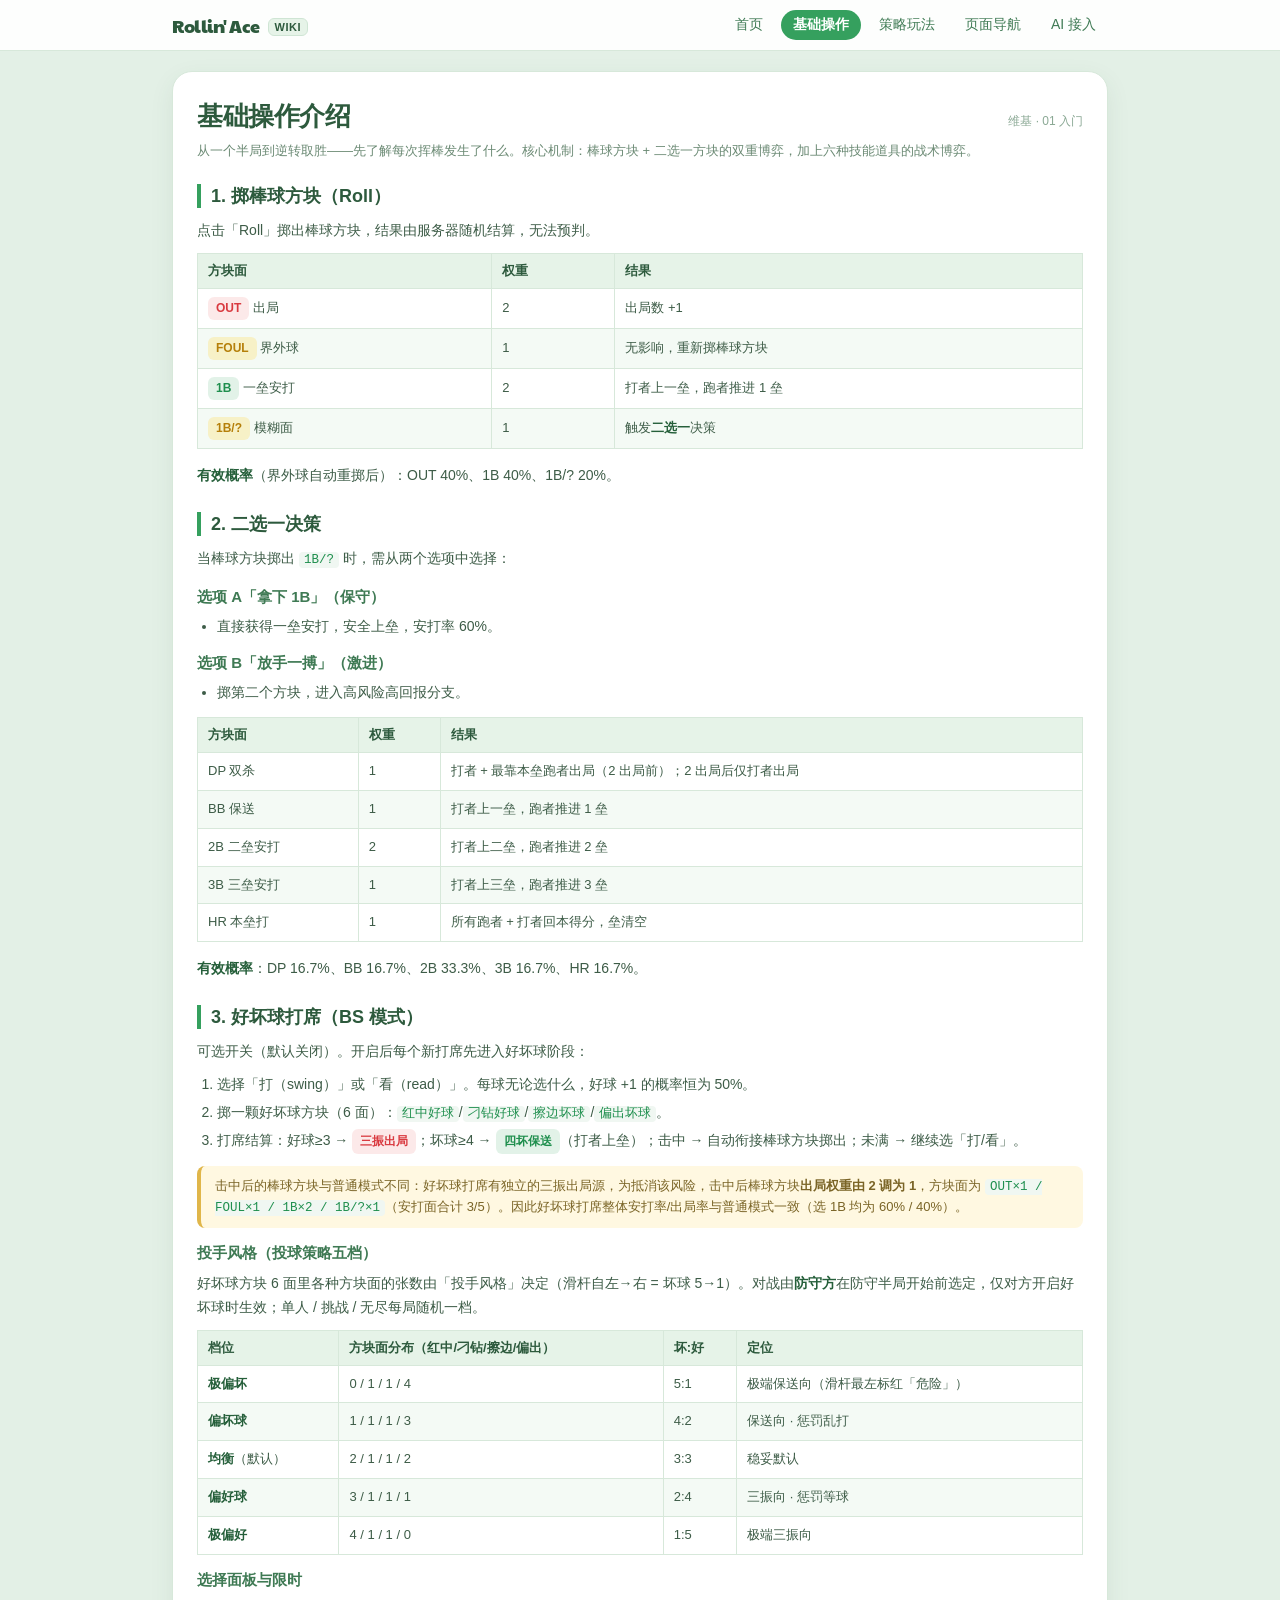
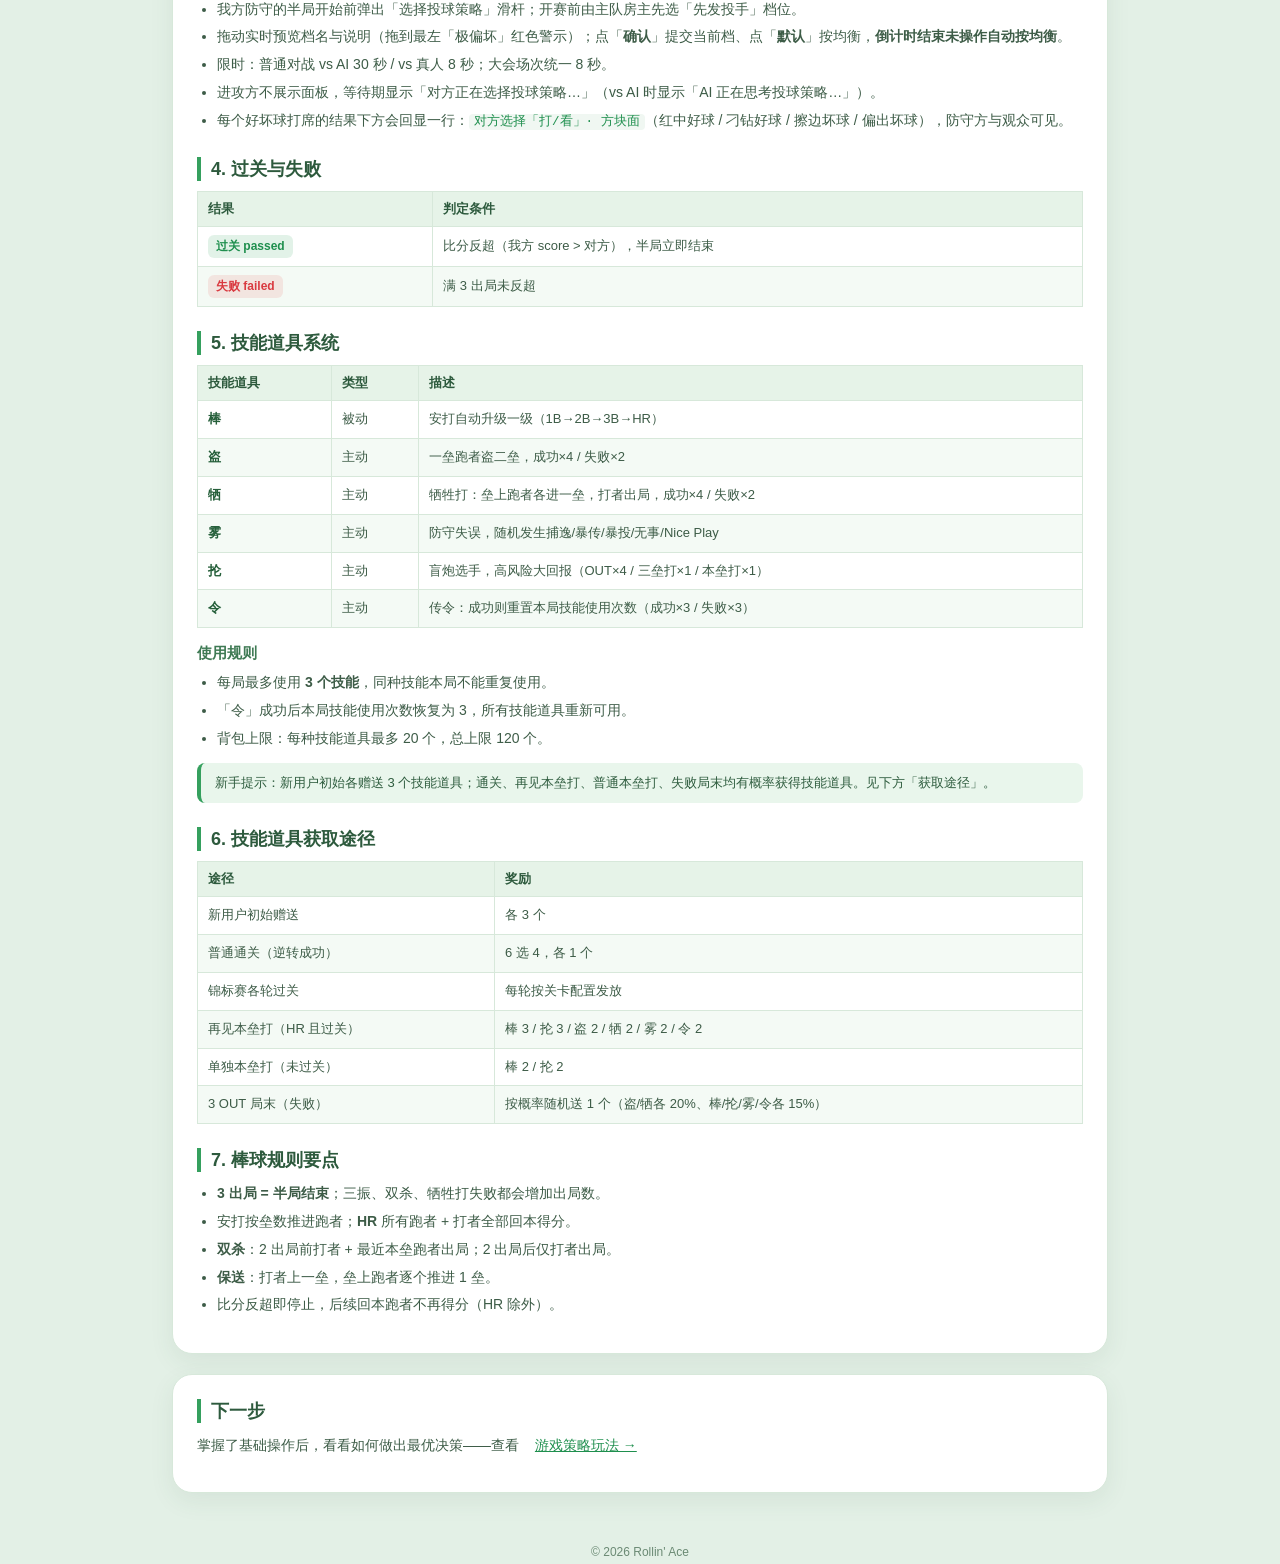
==== commit 93a18391: "docs: 新增「AI 开发者 / API 接入」入口，链到 ra_client_api - 四个页面导航栏统一加「AI 接入」外链 - nav.html 增「AI 开发者 / API 接入」板块（公" ====
--- a/basics.html
+++ b/basics.html
@@ -15,6 +15,7 @@
         <a class="wiki-link active" href="basics.html">基础操作</a>
         <a class="wiki-link" href="strategy.html">策略玩法</a>
         <a class="wiki-link" href="nav.html">页面导航</a>
+        <a class="wiki-link" href="https://github.com/yakizkna/ra_client_api" target="_blank" rel="noopener">AI 接入</a>
       </div>
     </div>
   </nav>
